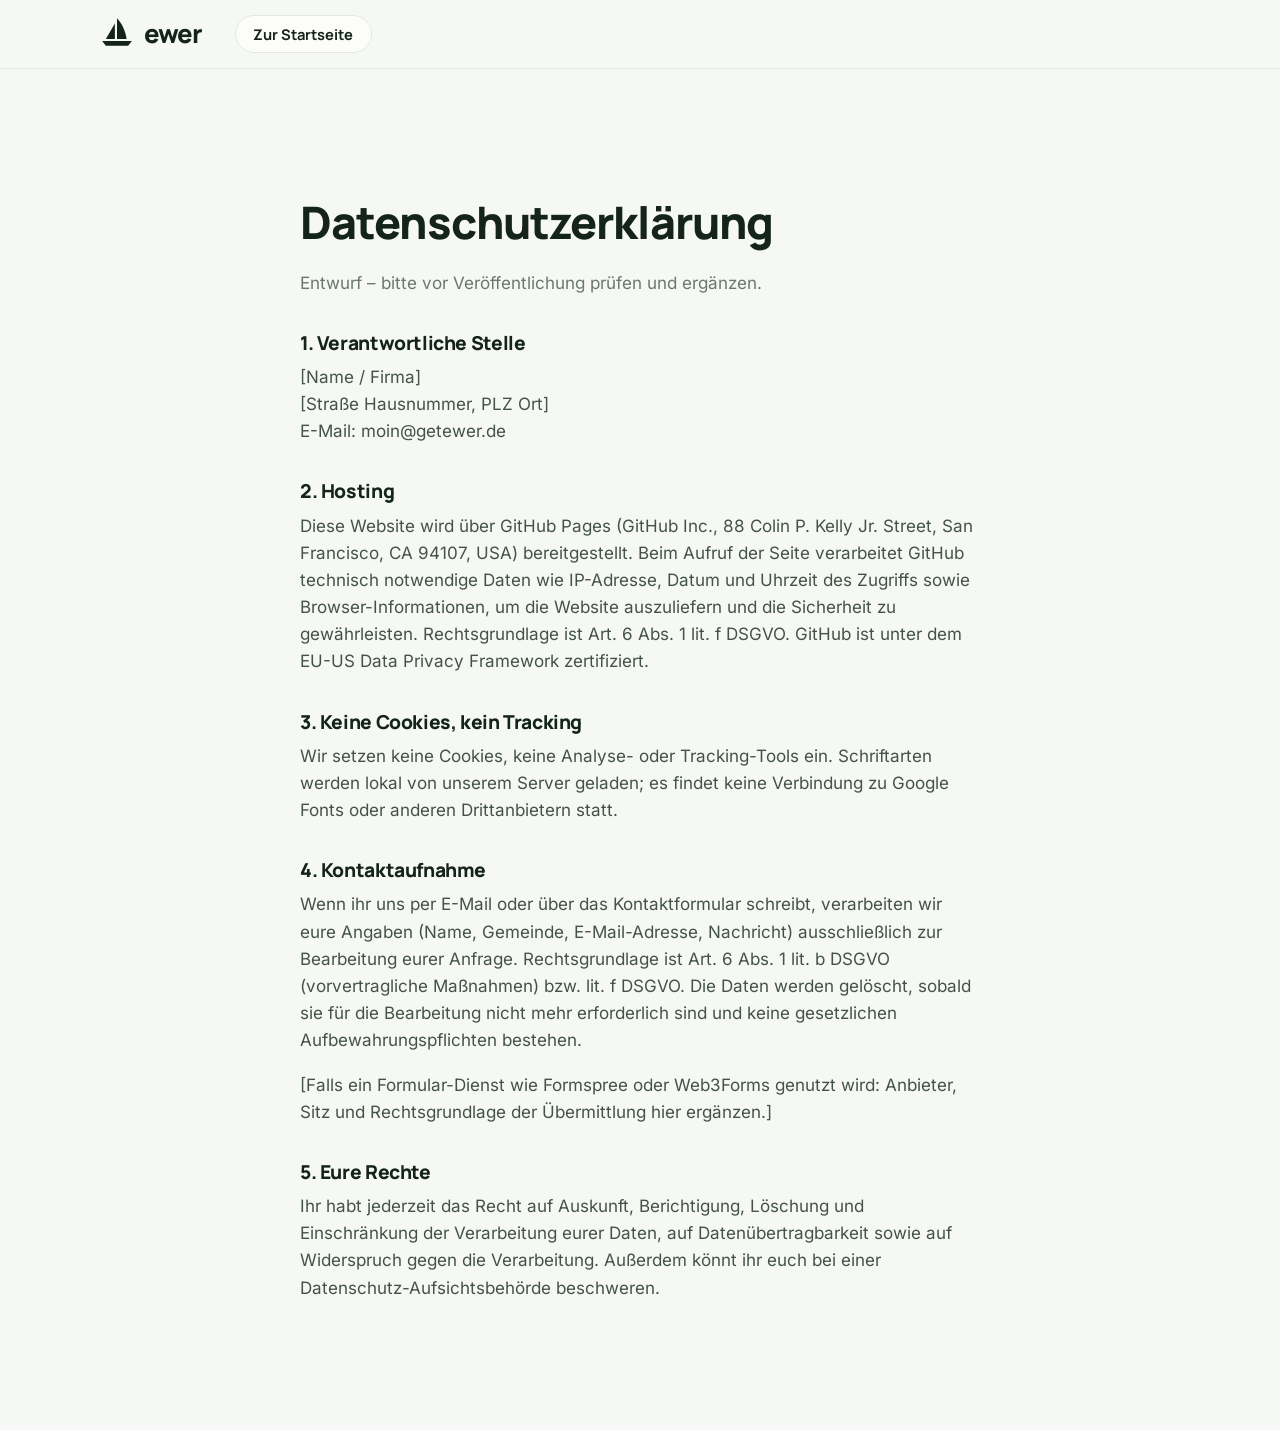
==== datenschutz.html @ a39423b4 "Landingpage für Ewer – Die KI-Werkstatt für Gemeinden Statische One-Page-Site für GitHub Pages: - Po" ====
<!doctype html>
<html lang="de">
<head>
  <meta charset="utf-8">
  <meta name="viewport" content="width=device-width, initial-scale=1">
  <title>Datenschutz – Ewer</title>
  <meta name="robots" content="noindex">
  <link rel="icon" href="assets/img/favicon.svg" type="image/svg+xml">
  <link rel="stylesheet" href="assets/css/style.css">
</head>
<body class="legal">
  <header class="nav is-scrolled">
    <div class="wrap nav__inner">
      <a class="logo" href="./" aria-label="Ewer – zur Startseite">
        <svg class="logo__mark" viewBox="0 0 64 56" aria-hidden="true"><path fill="currentColor" d="M28 12v29H11z"/><path fill="currentColor" d="M32 2c9 9 16 24 18 39H32z"/><path fill="currentColor" d="M4 45h56l-7 9H11z"/></svg>
        <span>ewer</span>
      </a>
      <a class="btn btn--ghost btn--sm" href="./">Zur Startseite</a>
    </div>
  </header>

  <main class="section">
    <div class="wrap legal__body">
      <h1>Datenschutzerklärung</h1>
      <p class="muted">Entwurf – bitte vor Veröffentlichung prüfen und ergänzen.</p>

      <h2>1. Verantwortliche Stelle</h2>
      <p>
        [Name / Firma]<br>
        [Straße Hausnummer, PLZ Ort]<br>
        E-Mail: moin@getewer.de
      </p>

      <h2>2. Hosting</h2>
      <p>Diese Website wird über GitHub Pages (GitHub Inc., 88 Colin P. Kelly Jr. Street, San Francisco, CA 94107, USA) bereitgestellt. Beim Aufruf der Seite verarbeitet GitHub technisch notwendige Daten wie IP-Adresse, Datum und Uhrzeit des Zugriffs sowie Browser-Informationen, um die Website auszuliefern und die Sicherheit zu gewährleisten. Rechtsgrundlage ist Art. 6 Abs. 1 lit. f DSGVO. GitHub ist unter dem EU-US Data Privacy Framework zertifiziert.</p>

      <h2>3. Keine Cookies, kein Tracking</h2>
      <p>Wir setzen keine Cookies, keine Analyse- oder Tracking-Tools ein. Schriftarten werden lokal von unserem Server geladen; es findet keine Verbindung zu Google Fonts oder anderen Drittanbietern statt.</p>

      <h2>4. Kontaktaufnahme</h2>
      <p>Wenn ihr uns per E-Mail oder über das Kontaktformular schreibt, verarbeiten wir eure Angaben (Name, Gemeinde, E-Mail-Adresse, Nachricht) ausschließlich zur Bearbeitung eurer Anfrage. Rechtsgrundlage ist Art. 6 Abs. 1 lit. b DSGVO (vorvertragliche Maßnahmen) bzw. lit. f DSGVO. Die Daten werden gelöscht, sobald sie für die Bearbeitung nicht mehr erforderlich sind und keine gesetzlichen Aufbewahrungspflichten bestehen.</p>
      <p>[Falls ein Formular-Dienst wie Formspree oder Web3Forms genutzt wird: Anbieter, Sitz und Rechtsgrundlage der Übermittlung hier ergänzen.]</p>

      <h2>5. Eure Rechte</h2>
      <p>Ihr habt jederzeit das Recht auf Auskunft, Berichtigung, Löschung und Einschränkung der Verarbeitung eurer Daten, auf Datenübertragbarkeit sowie auf Widerspruch gegen die Verarbeitung. Außerdem könnt ihr euch bei einer Datenschutz-Aufsichtsbehörde beschweren.</p>
    </div>
  </main>
</body>
</html>
---- assets/css/style.css ----
/* ───────────── Fonts (lokal gehostet, kein externer Abruf) ───────────── */
@font-face {
  font-family: "Manrope";
  src: url("../fonts/manrope.woff2") format("woff2");
  font-weight: 200 800;
  font-display: swap;
}
@font-face {
  font-family: "Inter";
  src: url("../fonts/inter.woff2") format("woff2");
  font-weight: 100 900;
  font-display: swap;
}
@font-face {
  font-family: "JetBrains Mono";
  src: url("../fonts/jetbrains-mono.woff2") format("woff2");
  font-weight: 400;
  font-display: swap;
}

/* ───────────── Tokens (Farben aus dem Pitch) ───────────── */
:root {
  --bg: #f6f8f5;
  --surface: #fcfdfb;
  --tint: #edf2ee;
  --ink: #14231c;
  --text: #45524b;
  --muted: #6b7770;
  --line: #e2e8e3;
  --green: #1f5a44;
  --green-hover: #174835;
  --mint: #8dd0ad;
  --dark: #14231c;
  --dark-2: #1b2e25;
  --dark-line: #2a3f35;
  --dark-text: #c3cfc8;

  --radius: 14px;
  --radius-lg: 20px;
  --shadow: 0 1px 2px rgba(20, 35, 28, .04), 0 8px 24px rgba(20, 35, 28, .06);
  --wrap: 1160px;
  --gutter: clamp(16px, 4vw, 40px);

  --font-head: "Manrope", system-ui, sans-serif;
  --font-body: "Inter", system-ui, -apple-system, "Segoe UI", sans-serif;
  --font-mono: "JetBrains Mono", ui-monospace, "Cascadia Code", Consolas, monospace;
}

/* ───────────── Base ───────────── */
*, *::before, *::after { box-sizing: border-box; }
html { scroll-behavior: smooth; scroll-padding-top: 76px; -webkit-text-size-adjust: 100%; }
body {
  margin: 0;
  background: var(--bg);
  color: var(--text);
  font: 400 17px/1.6 var(--font-body);
  -webkit-font-smoothing: antialiased;
  overflow-x: hidden;
}
img { display: block; max-width: 100%; height: auto; }
a { color: var(--green); }
h1, h2, h3 {
  font-family: var(--font-head);
  color: var(--ink);
  letter-spacing: -.02em;
  line-height: 1.12;
  margin: 0 0 .5em;
  text-wrap: balance;
}
h1 { font-size: clamp(2.4rem, 5.6vw, 4.2rem); font-weight: 800; }
h2 { font-size: clamp(1.9rem, 3.8vw, 2.9rem); font-weight: 800; }
h3 { font-size: 1.25rem; font-weight: 700; letter-spacing: -.01em; }
p { margin: 0 0 1em; }
p:last-child { margin-bottom: 0; }

.wrap { width: 100%; max-width: var(--wrap); margin: 0 auto; padding: 0 var(--gutter); }
.accent { color: var(--green); }
.muted { color: var(--muted); }
.lead { font-size: clamp(1.05rem, 1.6vw, 1.2rem); max-width: 60ch; }

.eyebrow {
  font: 700 .8rem/1.2 var(--font-head);
  letter-spacing: .14em;
  text-transform: uppercase;
  color: var(--green);
  margin-bottom: 1rem;
}
.eyebrow--light { color: var(--mint); }

.callout {
  border-left: 3px solid var(--green);
  padding-left: 1rem;
  color: var(--green);
  font: 700 1.1rem/1.45 var(--font-head);
  margin-top: 2.5rem;
  max-width: 62ch;
}
.callout--light { border-color: var(--mint); color: var(--mint); }

.skip {
  position: absolute; left: -999px; top: 8px;
  background: var(--ink); color: #fff; padding: 8px 14px; border-radius: 8px; z-index: 100;
}
.skip:focus { left: 8px; }

:focus-visible { outline: 3px solid var(--mint); outline-offset: 3px; border-radius: 6px; }

/* ───────────── Buttons ───────────── */
.btn {
  display: inline-flex; align-items: center; justify-content: center; gap: .5rem;
  padding: .9rem 1.4rem;
  border-radius: 999px;
  border: 1.5px solid transparent;
  font: 700 1rem/1 var(--font-head);
  text-decoration: none;
  cursor: pointer;
  transition: background .2s, color .2s, border-color .2s, transform .2s;
}
.btn:hover { transform: translateY(-1px); }
.btn--primary { background: var(--green); color: #fff; }
.btn--primary:hover { background: var(--green-hover); }
.btn--ghost { border-color: var(--line); color: var(--ink); background: var(--surface); }
.btn--ghost:hover { border-color: var(--green); color: var(--green); }
.btn--light { background: var(--mint); color: var(--dark); }
.btn--light:hover { background: #a6ddc0; }
.btn--sm { padding: .65rem 1.1rem; font-size: .92rem; }
.btn--block { width: 100%; }
.btn[disabled] { opacity: .6; cursor: progress; transform: none; }

/* ───────────── Nav ───────────── */
.nav {
  position: sticky; top: 0; z-index: 50;
  background: rgba(246, 248, 245, .85);
  backdrop-filter: saturate(1.4) blur(12px);
  -webkit-backdrop-filter: saturate(1.4) blur(12px);
  border-bottom: 1px solid transparent;
  transition: border-color .2s;
}
.nav.is-scrolled { border-bottom-color: var(--line); }
.nav__inner { display: flex; align-items: center; gap: 2rem; height: 68px; }
.nav__links { display: flex; gap: 1.75rem; margin-left: auto; }
.nav__links a {
  color: var(--text); text-decoration: none; font-weight: 500; font-size: .95rem;
}
.nav__links a:hover { color: var(--green); }

.logo {
  display: inline-flex; align-items: center; gap: .6rem;
  color: var(--ink); text-decoration: none;
  font: 800 1.6rem/1 var(--font-head); letter-spacing: -.03em;
}
.logo__mark { width: 34px; height: 30px; margin-top: -4px; }
.logo--sm { font-size: 1.3rem; }
.logo--sm .logo__mark { width: 26px; height: 23px; }

/* ───────────── Hero ───────────── */
.hero {
  display: grid;
  grid-template-columns: 1.15fr 1fr;
  min-height: clamp(560px, calc(100svh - 68px), 860px);
}
.hero__text {
  align-self: center;
  padding: clamp(3rem, 8vw, 6rem) var(--gutter);
  padding-left: max(var(--gutter), calc((100vw - var(--wrap)) / 2 + var(--gutter)));
}
.hero__text .lead { margin: 1.5rem 0 2rem; }
.hero__cta { display: flex; flex-wrap: wrap; gap: .75rem; }
.hero__media { position: relative; overflow: hidden; background: var(--dark); }
.hero__media img { width: 100%; height: 100%; object-fit: cover; object-position: 30% center; }

/* ───────────── Sections ───────────── */
.section { padding: clamp(4.5rem, 10vw, 8rem) 0; }
.section--tint { background: var(--tint); }
.section--dark { background: var(--dark); color: var(--dark-text); }
.section--dark h2, .section--dark h3 { color: #fff; }

.grid { display: grid; gap: 1.25rem; margin-top: 3rem; }
.grid--3 { grid-template-columns: repeat(3, 1fr); }
.grid--2 { grid-template-columns: repeat(2, 1fr); }

.card {
  background: var(--surface);
  border: 1px solid var(--line);
  border-radius: var(--radius);
  padding: clamp(1.5rem, 3vw, 2rem);
  box-shadow: var(--shadow);
}
.card :where(p) { font-size: .98rem; }
.card__num {
  font: 700 .8rem/1 var(--font-head);
  letter-spacing: .12em; text-transform: uppercase;
  color: var(--green); margin-bottom: 1.25rem;
}

.icon {
  width: 48px; height: 48px; border-radius: 12px;
  display: grid; place-items: center;
  background: var(--tint); color: var(--green);
  margin-bottom: 1.25rem;
}
.section--tint .icon { background: var(--bg); }
.icon svg { width: 24px; height: 24px; fill: none; stroke: currentColor; stroke-width: 1.8; stroke-linecap: round; stroke-linejoin: round; }

/* ───────────── Testimonial ───────────── */
.testimonial {
  display: grid; grid-template-columns: minmax(240px, 380px) 1fr;
  gap: clamp(2rem, 6vw, 5rem); align-items: center;
}
.testimonial__photo { margin: 0; border-radius: var(--radius-lg); overflow: hidden; aspect-ratio: 4 / 5; }
.testimonial__photo img { width: 100%; height: 100%; object-fit: cover; }
.testimonial blockquote { margin: 0; }
.testimonial__quote {
  font: 800 clamp(1.7rem, 3.4vw, 2.6rem)/1.18 var(--font-head);
  letter-spacing: -.02em; color: #fff;
  margin-bottom: 1.5rem; text-wrap: balance;
}
.testimonial .callout { margin-top: 1.75rem; }
.byline {
  margin-top: 2rem; font: 700 .8rem/1 var(--font-head);
  letter-spacing: .12em; text-transform: uppercase; color: var(--dark-text);
}

/* ───────────── Vorher / Heute ───────────── */
.compare {
  margin-top: 3rem;
  background: var(--surface);
  border: 1px solid var(--line);
  border-radius: var(--radius);
  box-shadow: var(--shadow);
  overflow: hidden;
}
.compare__row {
  display: grid; grid-template-columns: 180px 1fr 1.25fr;
  gap: 1.5rem; padding: 1.35rem clamp(1.25rem, 3vw, 2rem);
  border-top: 1px solid var(--line);
  font-size: .98rem;
}
.compare__row strong { font-family: var(--font-head); color: var(--ink); }
.compare__row--head {
  border-top: 0; background: var(--tint);
  font: 700 .78rem/1 var(--font-head); letter-spacing: .12em; text-transform: uppercase; color: var(--muted);
}
.compare__row--head span:last-child { color: var(--green); }
.compare__before { color: var(--muted); }
.compare__after { color: var(--ink); font-weight: 500; }

/* ───────────── Hero-Schritte ───────────── */
.steps {
  list-style: none; padding: 0; margin: 2.75rem 0 0;
  display: flex; flex-wrap: wrap; align-items: center; gap: .5rem 0;
  font: 700 .95rem/1 var(--font-head); color: var(--ink);
}
.steps li { display: flex; align-items: center; gap: .5rem; }
.steps li + li::before {
  content: ""; width: 28px; height: 1.5px; background: var(--line); margin: 0 .9rem;
}
.steps span { font-size: .72rem; letter-spacing: .1em; color: var(--green); }

/* ───────────── Angebot: Säulen ───────────── */
.pillars { display: grid; grid-template-columns: repeat(3, 1fr); gap: 1.25rem; margin-top: 3.5rem; }
.pillar {
  position: relative; overflow: hidden;
  background: var(--surface); border: 1px solid var(--line); border-radius: var(--radius-lg);
  padding: clamp(1.5rem, 3vw, 2.25rem); box-shadow: var(--shadow);
  display: flex; flex-direction: column;
}
.pillar::after {
  content: ""; position: absolute; left: 0; right: 0; top: 0; height: 4px;
  background: var(--green); opacity: .25;
}
.pillar:nth-child(2)::after { opacity: .6; }
.pillar:nth-child(3)::after { opacity: 1; }
.pillar__head { display: flex; align-items: center; justify-content: space-between; margin-bottom: 1.5rem; }
.pillar__num { font: 800 2.6rem/1 var(--font-head); color: transparent; -webkit-text-stroke: 1.5px var(--green); letter-spacing: -.02em; }
.pillar__tag {
  font: 700 .75rem/1 var(--font-head); letter-spacing: .14em; text-transform: uppercase;
  color: var(--green); background: var(--tint); padding: .5rem .75rem; border-radius: 999px;
}
.pillar h3 { font-size: 1.4rem; }
.pillar > p { font-size: .98rem; }
.ticks { list-style: none; margin: 1.25rem 0 0; padding: 1.25rem 0 0; display: grid; gap: .6rem; border-top: 1px solid var(--line); }
.ticks li { position: relative; padding-left: 1.6rem; font-size: .95rem; color: var(--ink); }
.ticks li::before {
  content: ""; position: absolute; left: 0; top: .3em; width: 1.05rem; height: 1.05rem; border-radius: 50%;
  background: var(--tint) url("data:image/svg+xml,%3Csvg xmlns='http://www.w3.org/2000/svg' viewBox='0 0 16 16'%3E%3Cpath d='M4.5 8.3l2.2 2.2 4.8-5' fill='none' stroke='%231f5a44' stroke-width='1.8' stroke-linecap='round' stroke-linejoin='round'/%3E%3C/svg%3E") center / 100% no-repeat;
}

/* ───────────── Demo / Terminal ───────────── */
.demo { display: grid; grid-template-columns: 1fr 1.15fr; gap: clamp(2rem, 5vw, 4.5rem); align-items: center; }
.demo__text > p { max-width: 52ch; }
.howto { list-style: none; padding: 0; margin: 2rem 0; display: grid; gap: 1rem; counter-reset: step; }
.howto li { position: relative; padding-left: 2.75rem; font-size: .97rem; counter-increment: step; }
.howto li::before {
  content: counter(step); position: absolute; left: 0; top: .05rem;
  width: 1.9rem; height: 1.9rem; border-radius: 50%; display: grid; place-items: center;
  background: var(--green); color: #fff; font: 700 .85rem/1 var(--font-head);
}
.howto strong { display: block; font-family: var(--font-head); color: var(--ink); }

.tabs { display: inline-flex; gap: .25rem; padding: .3rem; background: var(--surface); border: 1px solid var(--line); border-radius: 999px; }
.tab {
  font: 600 .9rem/1 var(--font-head); color: var(--text); background: transparent;
  border: 0; border-radius: 999px; padding: .65rem 1.05rem; cursor: pointer; transition: background .2s, color .2s;
}
.tab:hover { color: var(--green); }
.tab.is-active { background: var(--green); color: #fff; }

.terminal {
  min-width: 0;
  background: var(--dark); border-radius: var(--radius-lg); overflow: hidden;
  box-shadow: 0 2px 4px rgba(20, 35, 28, .08), 0 24px 60px rgba(20, 35, 28, .22);
  border: 1px solid var(--dark-line);
}
.terminal__bar { position: relative; display: flex; align-items: center; padding: 13px 16px; border-bottom: 1px solid var(--dark-line); background: var(--dark-2); }
.terminal__dots { display: flex; gap: 7px; }
.terminal__dots i { width: 11px; height: 11px; border-radius: 50%; background: #e4675f; }
.terminal__dots i:nth-child(2) { background: #e9b949; }
.terminal__dots i:nth-child(3) { background: var(--mint); }
.terminal__title { position: absolute; left: 50%; transform: translateX(-50%); font: 500 .8rem/1 var(--font-mono); color: #93a59b; }
.terminal__body {
  margin: 0; padding: 1.4rem 1.5rem 1.6rem;
  font: 400 .9rem/1.8 var(--font-mono); color: #e6efe9;
  white-space: pre-wrap; word-break: break-word;
  height: 21em; overflow: hidden;
}
.t-dim { color: #7f948a; }
.t-brand {
  display: inline-block; padding: 0 .5em; border-radius: 4px;
  background: var(--mint); color: var(--dark); font-weight: 700; line-height: 1.5;
}
.t-user { color: #fff; font-weight: 700; }
.t-ok { color: var(--mint); }
.t-warn { color: #e9b949; }
.t-ask { color: #9fc7ff; }
.t-live { color: var(--mint); font-weight: 700; }
.t-spin { color: #e9b949; }
.caret { display: inline-block; width: .55em; height: 1.15em; background: var(--mint); vertical-align: -.22em; animation: blink 1s steps(1) infinite; }
@keyframes blink { 50% { opacity: 0; } }

/* ───────────── Betrieb ───────────── */
.flow {
  list-style: none; padding: 0; margin: 3.5rem 0 0;
  display: grid; grid-template-columns: repeat(5, 1fr); position: relative;
}
.flow::before {
  content: ""; position: absolute; left: 10%; right: 10%; top: 9px; height: 2px;
  background: linear-gradient(90deg, var(--line), var(--green));
}
.flow li { position: relative; display: grid; justify-items: center; align-content: start; text-align: center; gap: .3rem; padding: 0 .5rem; }
.flow__dot { width: 20px; height: 20px; border-radius: 50%; background: var(--bg); border: 2px solid var(--green); margin-bottom: .6rem; position: relative; z-index: 1; }
.flow li:last-child .flow__dot { background: var(--green); }
.flow__dot--pulse::after {
  content: ""; position: absolute; inset: -6px; border-radius: 50%; border: 2px solid var(--green);
  animation: pulse 2.2s ease-out infinite;
}
@keyframes pulse { from { transform: scale(.6); opacity: .8; } to { transform: scale(1.6); opacity: 0; } }
.flow strong { font-family: var(--font-head); color: var(--ink); font-size: 1.02rem; }
.flow small { font-size: .85rem; color: var(--muted); line-height: 1.35; }

.ops { display: grid; gap: 1.25rem; margin-top: 3.5rem; }
.ops__grid { margin-top: 0; gap: 1rem; }
.op { padding: 1.35rem 1.4rem; background: var(--surface); border: 1px solid var(--line); border-radius: var(--radius); }
.op .icon { width: 40px; height: 40px; border-radius: 10px; margin-bottom: .9rem; }
.op .icon svg { width: 21px; height: 21px; }
.op h3 { font-size: 1.05rem; margin-bottom: .35em; }
.op p { font-size: .92rem; }

.dashboard {
  margin: 0; display: grid; grid-template-columns: 1fr 1.9fr; align-items: center; gap: clamp(1.5rem, 4vw, 3rem);
  background: var(--dark); color: var(--dark-text); border-radius: var(--radius-lg);
  padding: clamp(1.5rem, 4vw, 2.5rem); overflow: hidden;
}
.dashboard img { border-radius: 10px; background: #f8f6f1; box-shadow: 0 12px 40px rgba(0, 0, 0, .35); }
.dashboard figcaption { order: -1; font-size: 1rem; }
.dashboard strong { display: block; margin-bottom: .5rem; color: #fff; font: 800 1.35rem/1.25 var(--font-head); letter-spacing: -.01em; }

/* ───────────── Story / Warum Ewer ───────────── */
.story { display: grid; grid-template-columns: 1fr 1fr; background: var(--bg); min-height: 620px; }
.story__media { overflow: hidden; }
.story__media img { width: 100%; height: 100%; object-fit: cover; }
.story__text { display: flex; align-items: center; padding: clamp(3rem, 7vw, 5rem) var(--gutter); }
.card--float { max-width: 520px; padding: clamp(1.75rem, 4vw, 2.75rem); }
.card--float h2 { font-size: clamp(1.8rem, 3.2vw, 2.5rem); }
.card--float :where(p) { font-size: 1.02rem; }
.card--float .callout { margin-top: 1.75rem; }

/* ───────────── Preise ───────────── */
.price { display: flex; flex-direction: column; }
.price h3 { margin-bottom: .6rem; }
.price__amount { font: 800 2.3rem/1 var(--font-head); color: var(--ink); letter-spacing: -.02em; margin-bottom: .6rem; }
.price__unit {
  font: 700 .78rem/1 var(--font-head); letter-spacing: .12em; text-transform: uppercase;
  color: var(--green); margin-bottom: 1.25rem;
}
.price--featured { background: var(--dark); border-color: var(--dark); color: var(--dark-text); }
.price--featured h3, .price--featured .price__amount { color: #fff; }
.price__pillar {
  align-self: flex-start; font: 700 .72rem/1 var(--font-head); letter-spacing: .12em; text-transform: uppercase;
  color: var(--green); background: var(--tint); padding: .45rem .7rem; border-radius: 999px; margin-bottom: 1.25rem;
}
.price--featured .price__pillar { background: rgba(141, 208, 173, .14); color: var(--mint); }
.price--featured .price__unit { color: var(--mint); }
.fineprint { margin-top: 1.75rem; font-size: .93rem; color: var(--muted); }
.fineprint strong { color: var(--ink); }

/* ───────────── Team ───────────── */
.person { display: grid; grid-template-columns: 112px 1fr; gap: 1.5rem; align-items: start; }
.person__photo {
  width: 112px; height: 112px; border-radius: 50%;
  object-fit: cover; object-position: center 20%;
  border: 3px solid var(--green);
}
.person h3 { font-size: 1.45rem; margin-bottom: .35em; }
.person__role {
  font: 700 .78rem/1.4 var(--font-head); letter-spacing: .1em; text-transform: uppercase;
  color: var(--green); margin-bottom: .9rem;
}

/* ───────────── Kontakt ───────────── */
.contact { display: grid; grid-template-columns: 1fr 1.1fr; gap: clamp(2.5rem, 6vw, 5rem); align-items: start; }
.contact__intro .lead { color: var(--dark-text); }
.contact__sub { color: #93a59b; font-size: .95rem; }
.contact__direct { list-style: none; padding: 0; margin: 2rem 0 0; display: grid; gap: .75rem; }
.contact__direct li { display: flex; align-items: center; gap: .75rem; }
.contact__direct svg { width: 22px; height: 22px; fill: none; stroke: var(--mint); stroke-width: 1.8; stroke-linecap: round; stroke-linejoin: round; flex: none; }
.contact__direct a { color: #fff; font-weight: 600; text-decoration: none; border-bottom: 1px solid var(--dark-line); }
.contact__direct a:hover { border-color: var(--mint); }
.contact__brand { margin-top: 3.5rem; display: flex; align-items: center; gap: 1.25rem; color: #eef3ef; }
.contact__brand svg { width: 64px; height: 56px; flex: none; }
.contact__brand p { font: 700 1.05rem/1.4 var(--font-head); color: var(--mint); margin: 0; }

.form {
  background: var(--dark-2); border: 1px solid var(--dark-line);
  border-radius: var(--radius-lg); padding: clamp(1.5rem, 4vw, 2.25rem);
  display: grid; gap: 1.1rem;
}
.form__row { display: grid; grid-template-columns: 1fr 1fr; gap: 1.1rem; }
.field { display: grid; gap: .45rem; }
.field span, .chips legend { font: 600 .88rem/1.3 var(--font-head); color: #eef3ef; }
.field input, .field textarea {
  width: 100%; font: inherit; font-size: 1rem; color: #fff;
  background: var(--dark); border: 1px solid var(--dark-line); border-radius: 10px;
  padding: .8rem .95rem; transition: border-color .2s, box-shadow .2s;
}
.field textarea { resize: vertical; min-height: 120px; }
.field input:focus, .field textarea:focus { outline: none; border-color: var(--mint); box-shadow: 0 0 0 3px rgba(141, 208, 173, .2); }
.field input[aria-invalid="true"], .field textarea[aria-invalid="true"] { border-color: #e4867f; }

.chips { border: 0; padding: 0; margin: 0; display: flex; flex-wrap: wrap; gap: .5rem; }
.chips legend { margin-bottom: .6rem; padding: 0; }
.chips label { cursor: pointer; }
.chips input { position: absolute; opacity: 0; pointer-events: none; }
.chips span {
  display: inline-block; padding: .5rem .95rem; border-radius: 999px;
  border: 1px solid var(--dark-line); color: var(--dark-text); font-size: .92rem; font-weight: 500;
  transition: all .2s;
}
.chips label:hover span { border-color: var(--mint); }
.chips input:checked + span { background: var(--mint); border-color: var(--mint); color: var(--dark); }
.chips input:focus-visible + span { outline: 3px solid var(--mint); outline-offset: 2px; }

.hp { position: absolute; left: -9999px; width: 1px; height: 1px; opacity: 0; }
.form__status:empty { display: none; }
.form__status { margin: 0; font-size: .95rem; font-weight: 600; color: var(--mint); }
.form__status.is-error { color: #f0a39d; }
.form__hint { font-size: .8rem; color: #93a59b; margin: 0; }
.form__hint a { color: var(--dark-text); }

/* ───────────── Footer ───────────── */
.footer { background: var(--dark); color: #93a59b; border-top: 1px solid var(--dark-line); padding: 2rem 0; font-size: .9rem; }
.footer__inner { display: flex; align-items: center; gap: 1.5rem; flex-wrap: wrap; }
.footer .logo { color: #eef3ef; }
.footer p { margin: 0; }
.footer nav { margin-left: auto; display: flex; gap: 1.25rem; }
.footer a:not(.logo) { color: var(--dark-text); text-decoration: none; }
.footer a:not(.logo):hover { color: var(--mint); }

/* ───────────── Reveal-Animation ───────────── */
.js .reveal { opacity: 0; transform: translateY(18px); transition: opacity .7s ease, transform .7s ease; }
.js .reveal.is-visible { opacity: 1; transform: none; }
@media (prefers-reduced-motion: reduce) {
  html { scroll-behavior: auto; }
  .js .reveal { opacity: 1; transform: none; transition: none; }
  .btn:hover { transform: none; }
  .caret, .flow__dot--pulse::after { animation: none; }
}

/* ───────────── Responsive ───────────── */
@media (max-width: 980px) {
  .nav__links { display: none; }
  .nav__inner { justify-content: space-between; }
  .hero { grid-template-columns: 1fr; min-height: 0; }
  .hero__text { padding: 3.5rem var(--gutter) 3rem; }
  .hero__media { aspect-ratio: 4 / 3; max-height: 60vh; }
  .grid--3 { grid-template-columns: 1fr; }
  .pillars { grid-template-columns: 1fr; }
  .demo { grid-template-columns: 1fr; }
  .dashboard { grid-template-columns: 1fr; }
  .flow { grid-template-columns: 1fr; gap: 1.1rem; }
  .flow::before { left: 9px; right: auto; top: 10px; bottom: 10px; width: 2px; height: auto; background: linear-gradient(180deg, var(--line), var(--green)); }
  .flow li { grid-template-columns: 20px auto 1fr; justify-items: start; text-align: left; align-items: baseline; gap: .9rem; padding: 0; }
  .flow__dot { margin: 0; align-self: center; }
  .story { grid-template-columns: 1fr; min-height: 0; }
  .story__media { aspect-ratio: 16 / 10; }
  .story__text { justify-content: center; margin-top: -5rem; padding-top: 0; position: relative; }
  .contact { grid-template-columns: 1fr; }
  .testimonial { grid-template-columns: 1fr; }
  .testimonial__photo { max-width: 320px; aspect-ratio: 1; }
}
@media (max-width: 720px) {
  body { font-size: 16px; }
  .grid--2 { grid-template-columns: 1fr; }
  .compare__row { grid-template-columns: 1fr; gap: .35rem; }
  .compare__row--head { display: none; }
  .compare__before::before { content: "Vorher: "; font-weight: 600; }
  .compare__after::before { content: "Heute: "; font-weight: 700; color: var(--green); }
  .ops__grid { grid-template-columns: 1fr; }
  .op { display: grid; grid-template-columns: 40px 1fr; column-gap: 1rem; padding: 1.1rem 1.2rem; }
  .op .icon { grid-row: span 2; margin: 0; }
  .terminal__body { font-size: .78rem; height: 24em; padding: 1.1rem 1rem 1.3rem; }
  .terminal__title { display: none; }
  .tabs { display: flex; width: 100%; }
  .tab { flex: 1; padding: .65rem .5rem; }
  .steps li + li::before { width: 16px; margin: 0 .6rem; }
  .form__row { grid-template-columns: 1fr; }
  .person { grid-template-columns: 1fr; gap: 1rem; }
  .person__photo { width: 88px; height: 88px; }
  .footer nav { margin-left: 0; width: 100%; }
}

/* ───────────── Rechtliche Seiten ───────────── */
.legal__body { max-width: 760px; }
.legal__body h1 { font-size: clamp(2rem, 4vw, 2.8rem); }
.legal__body h2 { font-size: 1.2rem; margin-top: 2.25rem; }
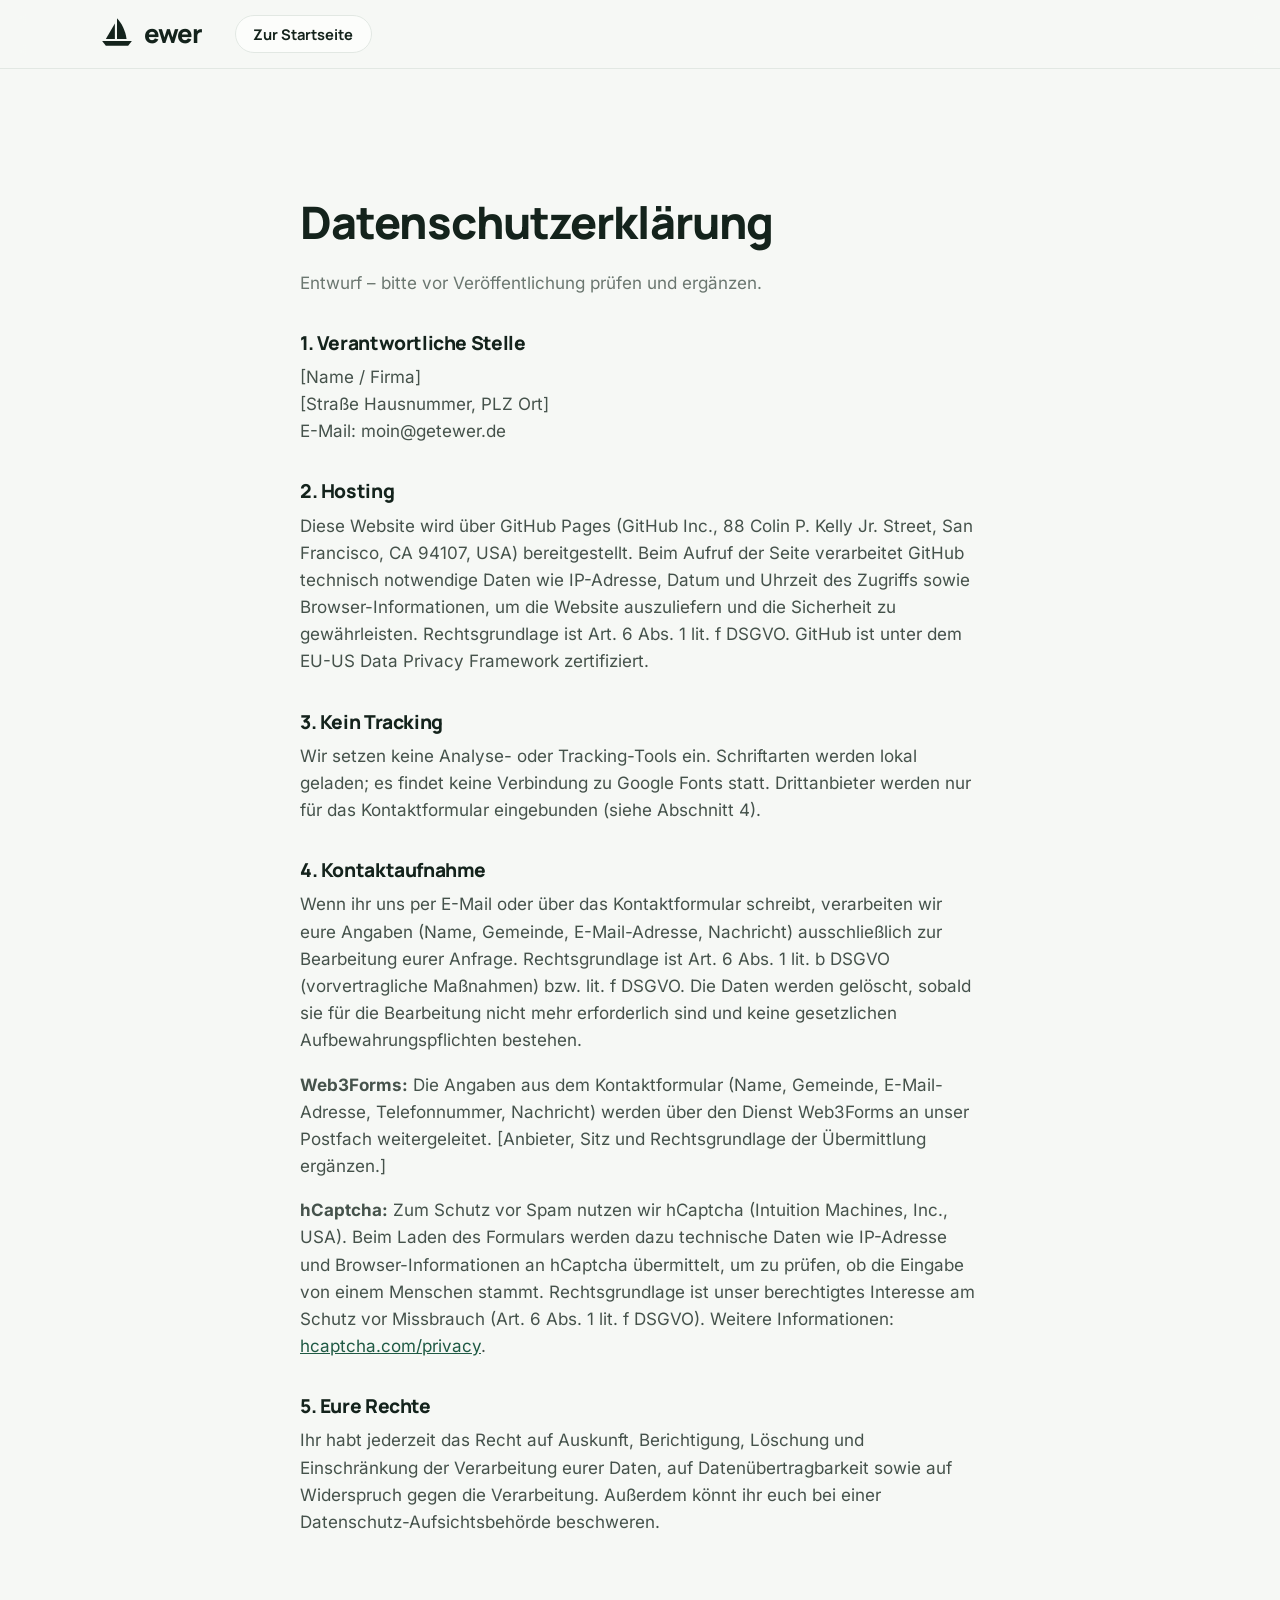
==== commit 5293b3bd: "Kontaktformular: hCaptcha-Token mitsenden, Telefon optional - h-captcha-response wird an Web3Forms ü" ====
--- a/datenschutz.html
+++ b/datenschutz.html
@@ -34,12 +34,13 @@
       <h2>2. Hosting</h2>
       <p>Diese Website wird über GitHub Pages (GitHub Inc., 88 Colin P. Kelly Jr. Street, San Francisco, CA 94107, USA) bereitgestellt. Beim Aufruf der Seite verarbeitet GitHub technisch notwendige Daten wie IP-Adresse, Datum und Uhrzeit des Zugriffs sowie Browser-Informationen, um die Website auszuliefern und die Sicherheit zu gewährleisten. Rechtsgrundlage ist Art. 6 Abs. 1 lit. f DSGVO. GitHub ist unter dem EU-US Data Privacy Framework zertifiziert.</p>
 
-      <h2>3. Keine Cookies, kein Tracking</h2>
-      <p>Wir setzen keine Cookies, keine Analyse- oder Tracking-Tools ein. Schriftarten werden lokal von unserem Server geladen; es findet keine Verbindung zu Google Fonts oder anderen Drittanbietern statt.</p>
+      <h2>3. Kein Tracking</h2>
+      <p>Wir setzen keine Analyse- oder Tracking-Tools ein. Schriftarten werden lokal geladen; es findet keine Verbindung zu Google Fonts statt. Drittanbieter werden nur für das Kontaktformular eingebunden (siehe Abschnitt 4).</p>
 
       <h2>4. Kontaktaufnahme</h2>
       <p>Wenn ihr uns per E-Mail oder über das Kontaktformular schreibt, verarbeiten wir eure Angaben (Name, Gemeinde, E-Mail-Adresse, Nachricht) ausschließlich zur Bearbeitung eurer Anfrage. Rechtsgrundlage ist Art. 6 Abs. 1 lit. b DSGVO (vorvertragliche Maßnahmen) bzw. lit. f DSGVO. Die Daten werden gelöscht, sobald sie für die Bearbeitung nicht mehr erforderlich sind und keine gesetzlichen Aufbewahrungspflichten bestehen.</p>
-      <p>[Falls ein Formular-Dienst wie Formspree oder Web3Forms genutzt wird: Anbieter, Sitz und Rechtsgrundlage der Übermittlung hier ergänzen.]</p>
+      <p><strong>Web3Forms:</strong> Die Angaben aus dem Kontaktformular (Name, Gemeinde, E-Mail-Adresse, Telefonnummer, Nachricht) werden über den Dienst Web3Forms an unser Postfach weitergeleitet. [Anbieter, Sitz und Rechtsgrundlage der Übermittlung ergänzen.]</p>
+      <p><strong>hCaptcha:</strong> Zum Schutz vor Spam nutzen wir hCaptcha (Intuition Machines, Inc., USA). Beim Laden des Formulars werden dazu technische Daten wie IP-Adresse und Browser-Informationen an hCaptcha übermittelt, um zu prüfen, ob die Eingabe von einem Menschen stammt. Rechtsgrundlage ist unser berechtigtes Interesse am Schutz vor Missbrauch (Art. 6 Abs. 1 lit. f DSGVO). Weitere Informationen: <a href="https://www.hcaptcha.com/privacy">hcaptcha.com/privacy</a>.</p>
 
       <h2>5. Eure Rechte</h2>
       <p>Ihr habt jederzeit das Recht auf Auskunft, Berichtigung, Löschung und Einschränkung der Verarbeitung eurer Daten, auf Datenübertragbarkeit sowie auf Widerspruch gegen die Verarbeitung. Außerdem könnt ihr euch bei einer Datenschutz-Aufsichtsbehörde beschweren.</p>
--- a/assets/css/style.css
+++ b/assets/css/style.css
@@ -339,6 +339,17 @@
 @keyframes blink { 50% { opacity: 0; } }
 
 /* ───────────── Betrieb ───────────── */
+.promises { list-style: none; padding: 0; margin: 1.75rem 0 0; display: flex; flex-wrap: wrap; gap: .6rem; }
+.promises li {
+  display: inline-flex; align-items: center; gap: .5rem;
+  padding: .55rem .95rem .55rem .7rem; border-radius: 999px;
+  background: var(--tint); color: var(--green); font: 700 .9rem/1.2 var(--font-head);
+}
+.promises li::before {
+  content: ""; width: 1.05rem; height: 1.05rem; border-radius: 50%; flex: none;
+  background: var(--green) url("data:image/svg+xml,%3Csvg xmlns='http://www.w3.org/2000/svg' viewBox='0 0 16 16'%3E%3Cpath d='M4.5 8.3l2.2 2.2 4.8-5' fill='none' stroke='%23fff' stroke-width='1.8' stroke-linecap='round' stroke-linejoin='round'/%3E%3C/svg%3E") center / 100% no-repeat;
+}
+
 .flow {
   list-style: none; padding: 0; margin: 3.5rem 0 0;
   display: grid; grid-template-columns: repeat(5, 1fr); position: relative;
@@ -460,6 +471,8 @@
 .chips input:checked + span { background: var(--mint); border-color: var(--mint); color: var(--dark); }
 .chips input:focus-visible + span { outline: 3px solid var(--mint); outline-offset: 2px; }
 
+.field small { font-weight: 400; color: #93a59b; }
+.h-captcha { min-height: 78px; }
 .hp { position: absolute; left: -9999px; width: 1px; height: 1px; opacity: 0; }
 .form__status:empty { display: none; }
 .form__status { margin: 0; font-size: .95rem; font-weight: 600; color: var(--mint); }
